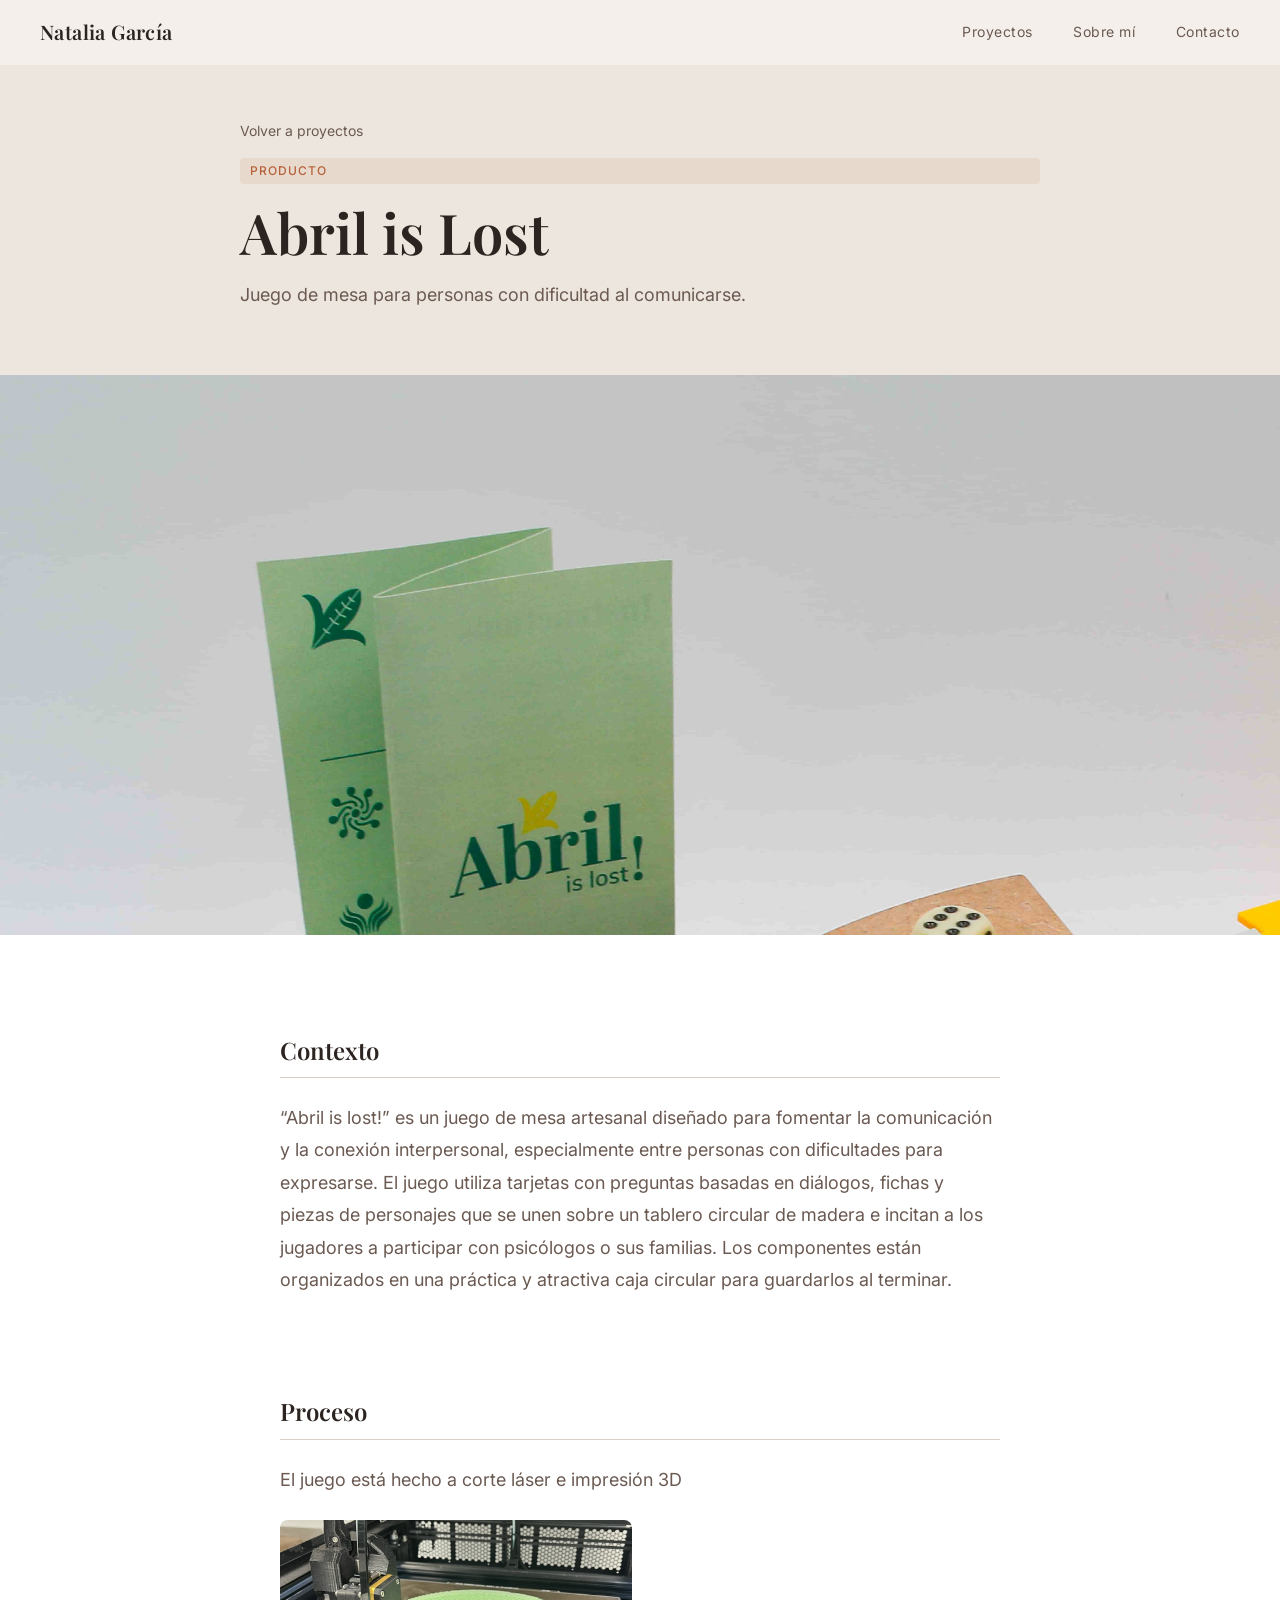
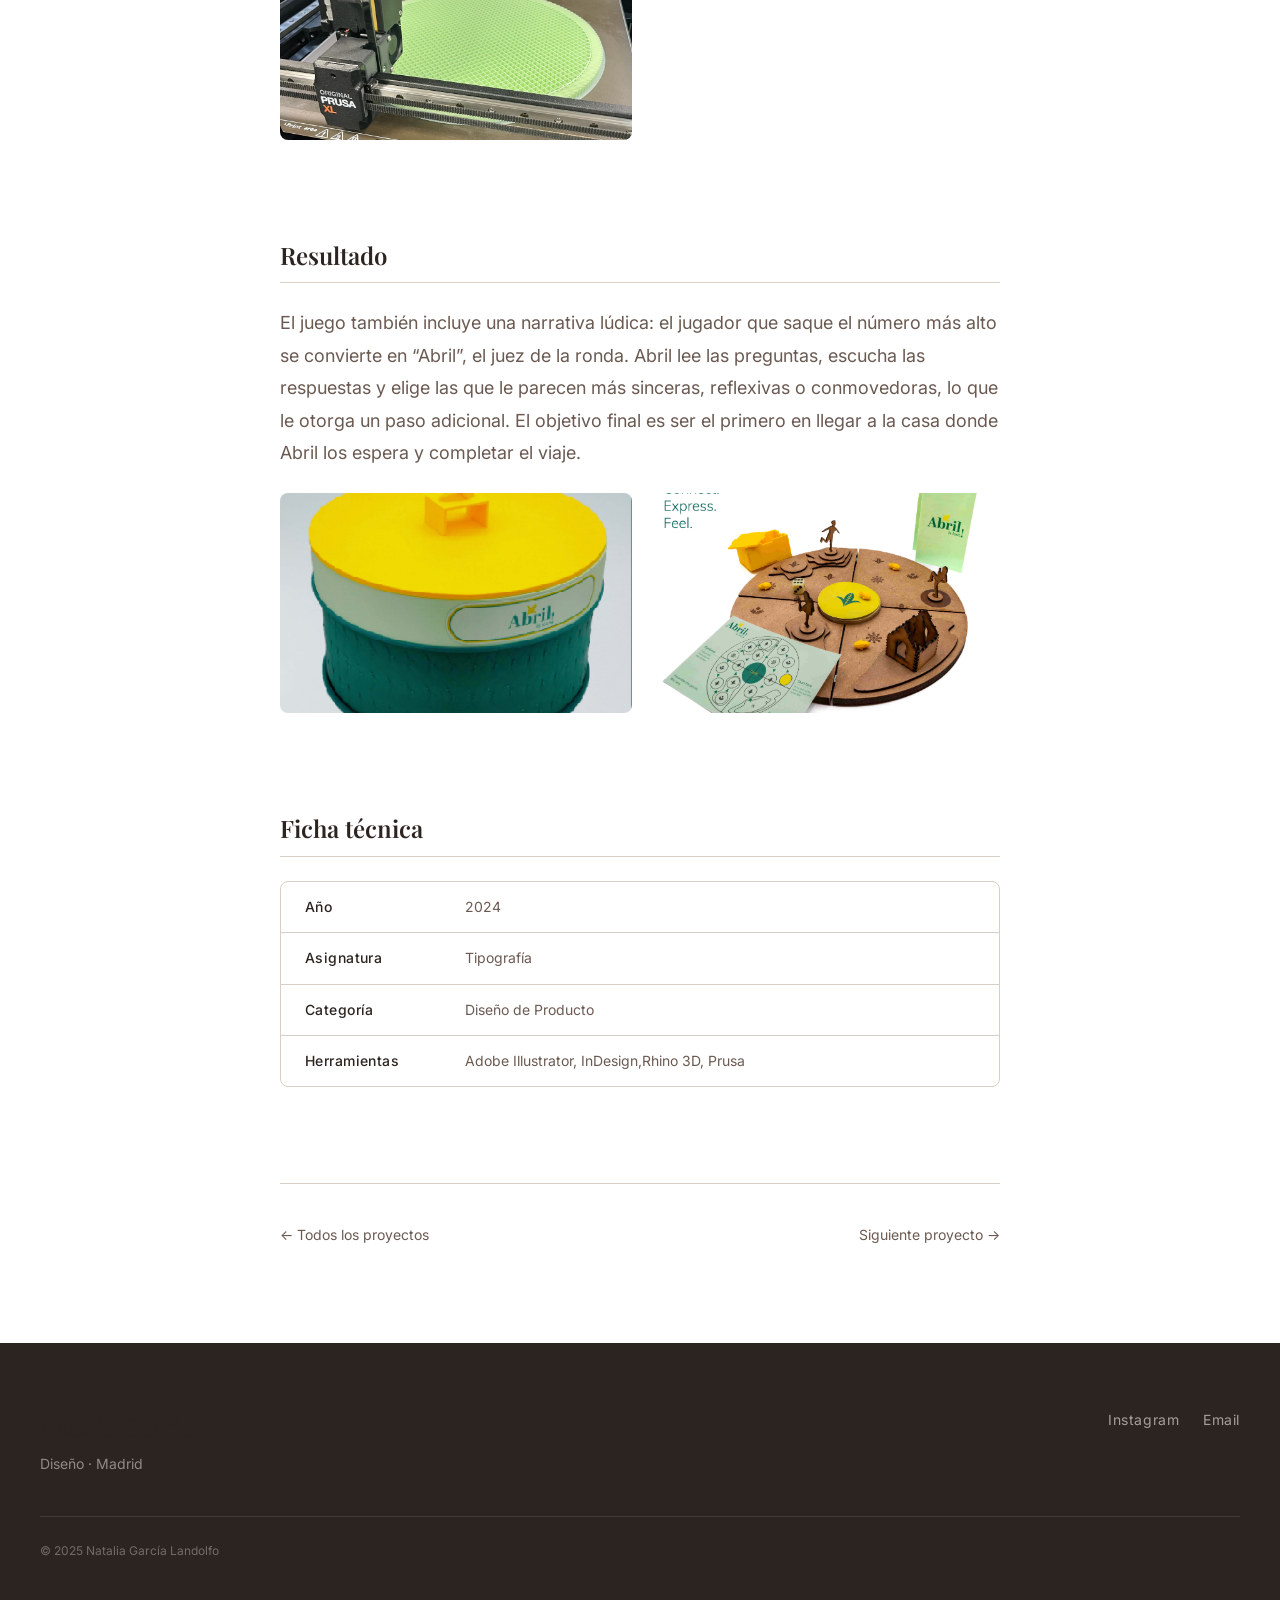
==== proyecto-abrilislost.html @ ec4df79b "Nuevas Páginas de proyectos Lo mismo que hice con mi primera página de proyecto lo repetí con todas " ====
<!doctype html>
<html lang="es">
  <head>
    <meta charset="UTF-8" />
    <meta name="viewport" content="width=device-width, initial-scale=1.0" />

    <title>Abril is Lost — Natalia García</title>
    <meta
      name="description"
      content="Juego de mesa para personas con dificultad al comunicarse."
    />

    <link
      rel="icon"
      href="data:image/svg+xml,<svg xmlns='http://www.w3.org/2000/svg' viewBox='0 0 100 100'><circle cx='50' cy='50' r='50' fill='%23b5613a'/></svg>"
    />
    <link rel="stylesheet" href="css/main.css" />
    <link rel="stylesheet" href="css/proyecto.css" />
  </head>

  <body>
    <!-- ===== NAVBAR ===== -->
    <nav class="navbar" id="navbar">
      <a href="index.html" class="navbar-logo">Natalia García</a>
      <ul class="navbar-links" id="navbar-links">
        <li><a href="index.html#proyectos">Proyectos</a></li>
        <li><a href="index.html#sobre-mi">Sobre mí</a></li>
        <li><a href="index.html#contacto">Contacto</a></li>
      </ul>
    </nav>

    <!-- ===== CABECERA DEL PROYECTO ===== -->
    <section class="proyecto-hero">
      <div class="proyecto-hero-inner">
        <a href="index.html#proyectos" class="proyecto-volver"
          >Volver a proyectos</a
        >
        <span class="etiqueta">Producto</span>
        <h1 class="proyecto-titulo">Abril is Lost</h1>
        <p class="proyecto-subtitulo">
          Juego de mesa para personas con dificultad al comunicarse.
        </p>
      </div>
    </section>

    <!-- ===== IMAGEN PRINCIPAL ===== -->
    <div class="proyecto-imagen-principal">
      <img src="img/abrilislost1.jpg" alt="Abril is Lost — imagen principal" />
    </div>

    <!-- ===== CONTENIDO DEL CASO DE ESTUDIO ===== -->
    <main class="proyecto-contenido">
      <!-- CONTEXTO -->
      <section class="caso-bloque">
        <h2 class="caso-titulo">Contexto</h2>
        <p>
          “Abril is lost!” es un juego de mesa artesanal diseñado para fomentar
          la comunicación y la conexión interpersonal, especialmente entre
          personas con dificultades para expresarse. El juego utiliza tarjetas
          con preguntas basadas en diálogos, fichas y piezas de personajes que
          se unen sobre un tablero circular de madera e incitan a los jugadores
          a participar con psicólogos o sus familias. Los componentes están
          organizados en una práctica y atractiva caja circular para guardarlos
          al terminar.
        </p>
      </section>

      <!-- PROCESO -->
      <section class="caso-bloque">
        <h2 class="caso-titulo">Proceso</h2>
        <p>El juego está hecho a corte láser e impresión 3D</p>

        <!-- Imágenes de proceso-->
        <div class="caso-imagenes">
          <img src="img/abrilislostproceso.jpg" alt="Proceso Abril is Lost" />
        </div>
      </section>

      <!-- RESULTADO -->
      <section class="caso-bloque">
        <h2 class="caso-titulo">Resultado</h2>
        <p>
          El juego también incluye una narrativa lúdica: el jugador que saque el
          número más alto se convierte en “Abril”, el juez de la ronda. Abril
          lee las preguntas, escucha las respuestas y elige las que le parecen
          más sinceras, reflexivas o conmovedoras, lo que le otorga un paso
          adicional. El objetivo final es ser el primero en llegar a la casa
          donde Abril los espera y completar el viaje.
        </p>

        <div class="caso-imagenes">
          <img src="img/cajaabrilislost.jpg" alt="Resultado Abril is Lost" />
          <img
            src="img/tablaabrilislost.jpg"
            alt="Resultado final Abril is Lost"
          />
        </div>
      </section>

      <!-- FICHA TÉCNICA -->
      <section class="caso-bloque">
        <h2 class="caso-titulo">Ficha técnica</h2>
        <dl class="ficha">
          <div class="ficha-fila">
            <dt>Año</dt>
            <dd>2024</dd>
          </div>
          <div class="ficha-fila">
            <dt>Asignatura</dt>
            <dd>Tipografía</dd>
          </div>
          <div class="ficha-fila">
            <dt>Categoría</dt>
            <dd>Diseño de Producto</dd>
          </div>
          <div class="ficha-fila">
            <dt>Herramientas</dt>
            <dd>Adobe Illustrator, InDesign,Rhino 3D, Prusa</dd>
          </div>
        </dl>
      </section>

      <!-- NAVEGACIÓN ENTRE PROYECTOS -->
      <nav class="proyecto-nav">
        <a href="index.html#proyectos" class="proyecto-nav-volver"
          >← Todos los proyectos</a
        >
        <a href="proyecto-madridesjazz.html" class="proyecto-nav-siguiente"
          >Siguiente proyecto →</a
        >
      </nav>
    </main>

    <!-- ===== FOOTER ===== -->
    <footer class="footer">
      <div class="footer-inner">
        <div>
          <p class="footer-nombre">Natalia García</p>
          <p class="footer-tagline">Diseño · Madrid</p>
        </div>
        <ul class="footer-enlaces">
          <li>
            <a href="https://www.instagram.com/landolfomade" target="_blank"
              >Instagram</a
            >
          </li>
          <li><a href="mailto:ngarcialandolfo@gmail.com">Email</a></li>
        </ul>
      </div>
      <p class="footer-copy">© 2025 Natalia García Landolfo</p>
    </footer>

    <script src="js/main.js" defer></script>
  </body>
</html>
---- css/main.css ----
/* main.css
   Archivo principal. Importa todos los demás con @import.
   Solo hay un <link> en el HTML, que apunta aquí. */

@import url("https://fonts.googleapis.com/css2?family=Inter:wght@300;400;500&family=Playfair+Display:ital,wght@0,400;0,600;1,400&display=swap");
@import "variables.css";
@import "components/navbar.css";
@import "components/hero.css";
@import "components/cards.css";
@import "components/footer.css";

/* Reset y base */
*,
*::before,
*::after {
  box-sizing: border-box;
  margin: 0;
  padding: 0;
}

html {
  scroll-behavior: smooth;
}

body {
  font-family: var(--fuente-principal);
  font-size: var(--texto-base);
  color: var(--color-texto);
  background-color: var(--color-fondo);
  line-height: 1.6;
}

img {
  max-width: 100%;
  display: block;
}

a {
  color: inherit;
  text-decoration: none;
}

/* Secciones generales */
.seccion {
  padding: var(--espacio-2xl) var(--espacio-sm);
  max-width: 1200px;
  margin: 0 auto;
}

.seccion-titulo {
  font-family: var(--fuente-titulo);
  font-size: var(--texto-3xl);
  font-weight: 600;
  color: var(--color-texto);
  margin-bottom: var(--espacio-lg);
}

/* Animación al scroll 
.animar-scroll {
  opacity: 0;
  transform: translateY(30px);
  transition:
    opacity 0.6s ease,
    transform 0.6s ease;
}

.animar-scroll.visible {
  opacity: 1;
  transform: translateY(0);
}
 */

.etiqueta {
  display: inline-block;
  font-size: var(--texto-xs);
  font-weight: 500;
  letter-spacing: 0.08em;
  text-transform: uppercase;
  color: var(--color-terracotta);
  background-color: rgba(181, 97, 58, 0.1);
  padding: 3px 10px;
  border-radius: var(--radio-sm);
}

/* Sobre mí */
.sobre-mi-grid {
  display: grid;
  grid-template-columns: 1fr 1fr;
  gap: var(--espacio-xl);
  align-items: start;
}

.sobre-mi-texto p {
  color: var(--color-texto-suave);
  margin-bottom: var(--espacio-md);
  line-height: 1.8;
  font-size: var(--texto-lg);
}

.sobre-mi-skills h3 {
  font-family: var(--fuente-titulo);
  font-size: var(--texto-xl);
  margin-bottom: var(--espacio-sm);
  color: var(--color-texto);
}

.sobre-mi-skills ul {
  list-style: none;
  display: flex;
  flex-direction: column;
  gap: var(--espacio-xs);
}

.sobre-mi-skills li {
  font-size: var(--texto-sm);
  color: var(--color-texto-suave);
  padding: 8px 0;
  border-bottom: 1px solid var(--color-borde);
  letter-spacing: 0.03em;
}

/* Contacto */
.contacto-intro {
  font-size: var(--texto-lg);
  color: var(--color-texto-suave);
  margin-bottom: var(--espacio-lg);
  max-width: 480px;
}

.formulario {
  max-width: 560px;
  display: flex;
  flex-direction: column;
  gap: var(--espacio-md);
}

.form-grupo {
  display: flex;
  flex-direction: column;
  gap: 6px;
}

.form-grupo label {
  font-size: var(--texto-sm);
  font-weight: 500;
  color: var(--color-texto);
  letter-spacing: 0.04em;
}

.form-grupo input,
.form-grupo textarea {
  padding: 10px 14px;
  border: 1px solid var(--color-borde);
  border-radius: var(--radio-sm);
  background-color: var(--color-blanco);
  font-family: var(--fuente-principal);
  font-size: var(--texto-base);
  color: var(--color-texto);
  transition: border-color var(--transicion);
  resize: vertical;
}

.form-grupo input:focus,
.form-grupo textarea:focus {
  outline: none;
  border-color: var(--color-terracotta);
}

.form-grupo input.error,
.form-grupo textarea.error {
  border-color: #c0392b;
}

.form-error {
  font-size: var(--texto-xs);
  color: #c0392b;
  min-height: 16px;
}

.form-boton {
  align-self: flex-start;
  padding: 12px 28px;
  background-color: var(--color-terracotta);
  color: var(--color-blanco);
  border: none;
  border-radius: var(--radio-sm);
  font-family: var(--fuente-principal);
  font-size: var(--texto-sm);
  font-weight: 500;
  letter-spacing: 0.06em;
  cursor: pointer;
  transition:
    background-color var(--transicion),
    transform var(--transicion);
}

.form-boton:hover {
  background-color: var(--color-terracotta-oscuro);
  transform: translateY(-2px);
}

.form-exito {
  font-size: var(--texto-sm);
  color: var(--color-terracotta);
  font-weight: 500;
}

/* Responsive */
@media (max-width: 768px) {
  .sobre-mi-grid {
    grid-template-columns: 1fr;
    gap: var(--espacio-lg);
  }

  .hero {
    padding: var(--espacio-2xl) var(--espacio-sm);
    padding-top: 90px;
  }

  .seccion {
    padding: var(--espacio-xl) var(--espacio-sm);
  }

  .seccion-proyectos {
    padding: var(--espacio-xl) var(--espacio-sm);
  }
}
---- css/proyecto.css ----
/* proyecto.css
   Estilos específicos de las páginas de detalle de proyecto.
   Se importa solo en esas páginas, no en index.html */

/* Cabecera */
.proyecto-hero {
  padding-top: 120px;
  padding-bottom: var(--espacio-xl);
  padding-left: var(--espacio-lg);
  padding-right: var(--espacio-lg);
  background-color: var(--color-fondo-alt);
}

.proyecto-hero-inner {
  max-width: 800px;
  margin: 0 auto;
  display: flex;
  flex-direction: column;
  gap: var(--espacio-sm);
}

.proyecto-volver {
  font-size: var(--texto-sm);
  color: var(--color-texto-suave);
  transition: color var(--transicion);
  align-self: flex-start;
}

.proyecto-volver:hover {
  color: var(--color-terracotta);
}

.proyecto-titulo {
  font-family: var(--fuente-titulo);
  font-size: clamp(2rem, 5vw, 3.5rem);
  font-weight: 600;
  line-height: 1.15;
  color: var(--color-texto);
}

.proyecto-subtitulo {
  font-size: var(--texto-lg);
  color: var(--color-texto-suave);
  max-width: 600px;
  line-height: 1.7;
}

/* Imagen principal */
.proyecto-imagen-principal {
  width: 100%;
  max-height: 560px;
  overflow: hidden;
}

.proyecto-imagen-principal img {
  width: 100%;
  height: 100%;
  object-fit: cover;
}

/* Contenido */
.proyecto-contenido {
  max-width: 800px;
  margin: 0 auto;
  padding: var(--espacio-2xl) var(--espacio-lg);
  display: flex;
  flex-direction: column;
  gap: var(--espacio-2xl);
}

/* Bloques del caso de estudio */
.caso-bloque {
  display: flex;
  flex-direction: column;
  gap: var(--espacio-md);
}

.caso-titulo {
  font-family: var(--fuente-titulo);
  font-size: var(--texto-2xl);
  font-weight: 600;
  color: var(--color-texto);
  padding-bottom: var(--espacio-xs);
  border-bottom: 1px solid var(--color-borde);
}

.caso-bloque p {
  font-size: var(--texto-lg);
  color: var(--color-texto-suave);
  line-height: 1.8;
}

/* Imágenes de proceso */
.caso-imagenes {
  display: grid;
  grid-template-columns: 1fr 1fr;
  gap: var(--espacio-sm);
}

.caso-imagenes img {
  width: 100%;
  border-radius: var(--radio-md);
  aspect-ratio: 16 / 10;
  object-fit: cover;
}

/* Ficha técnica */
.ficha {
  display: flex;
  flex-direction: column;
  gap: 0;
  border: 1px solid var(--color-borde);
  border-radius: var(--radio-md);
  overflow: hidden;
}

.ficha-fila {
  display: grid;
  grid-template-columns: 160px 1fr;
  padding: 14px var(--espacio-md);
  border-bottom: 1px solid var(--color-borde);
}

.ficha-fila:last-child {
  border-bottom: none;
}

.ficha-fila dt {
  font-size: var(--texto-sm);
  font-weight: 500;
  color: var(--color-texto);
  letter-spacing: 0.03em;
}

.ficha-fila dd {
  font-size: var(--texto-sm);
  color: var(--color-texto-suave);
}

/* Navegación entre proyectos */
.proyecto-nav {
  display: flex;
  justify-content: space-between;
  align-items: center;
  padding-top: var(--espacio-lg);
  border-top: 1px solid var(--color-borde);
}

.proyecto-nav-volver,
.proyecto-nav-siguiente {
  font-size: var(--texto-sm);
  color: var(--color-texto-suave);
  transition: color var(--transicion);
}

.proyecto-nav-volver:hover,
.proyecto-nav-siguiente:hover {
  color: var(--color-terracotta);
}

/* Responsive */
@media (max-width: 640px) {
  .caso-imagenes {
    grid-template-columns: 1fr;
  }

  .ficha-fila {
    grid-template-columns: 120px 1fr;
  }

  .proyecto-nav {
    flex-direction: column;
    gap: var(--espacio-sm);
    align-items: flex-start;
  }
}
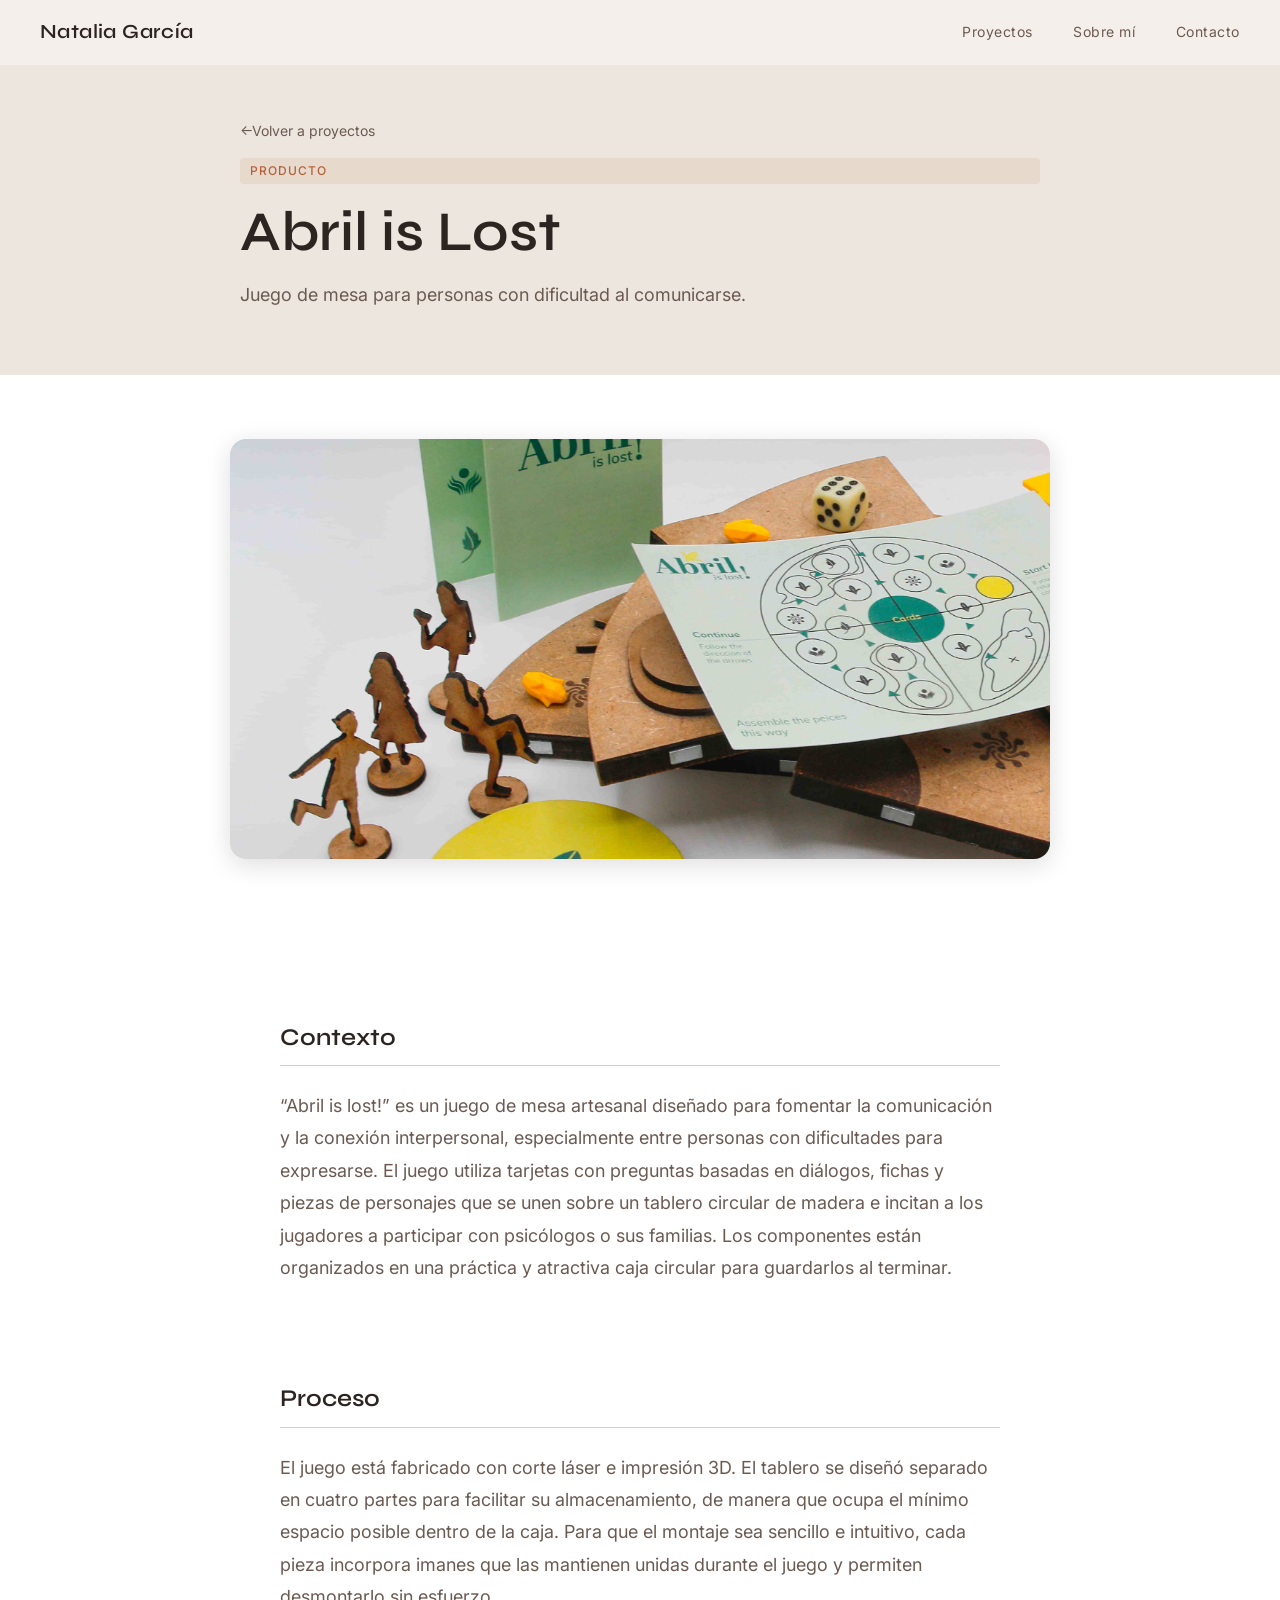
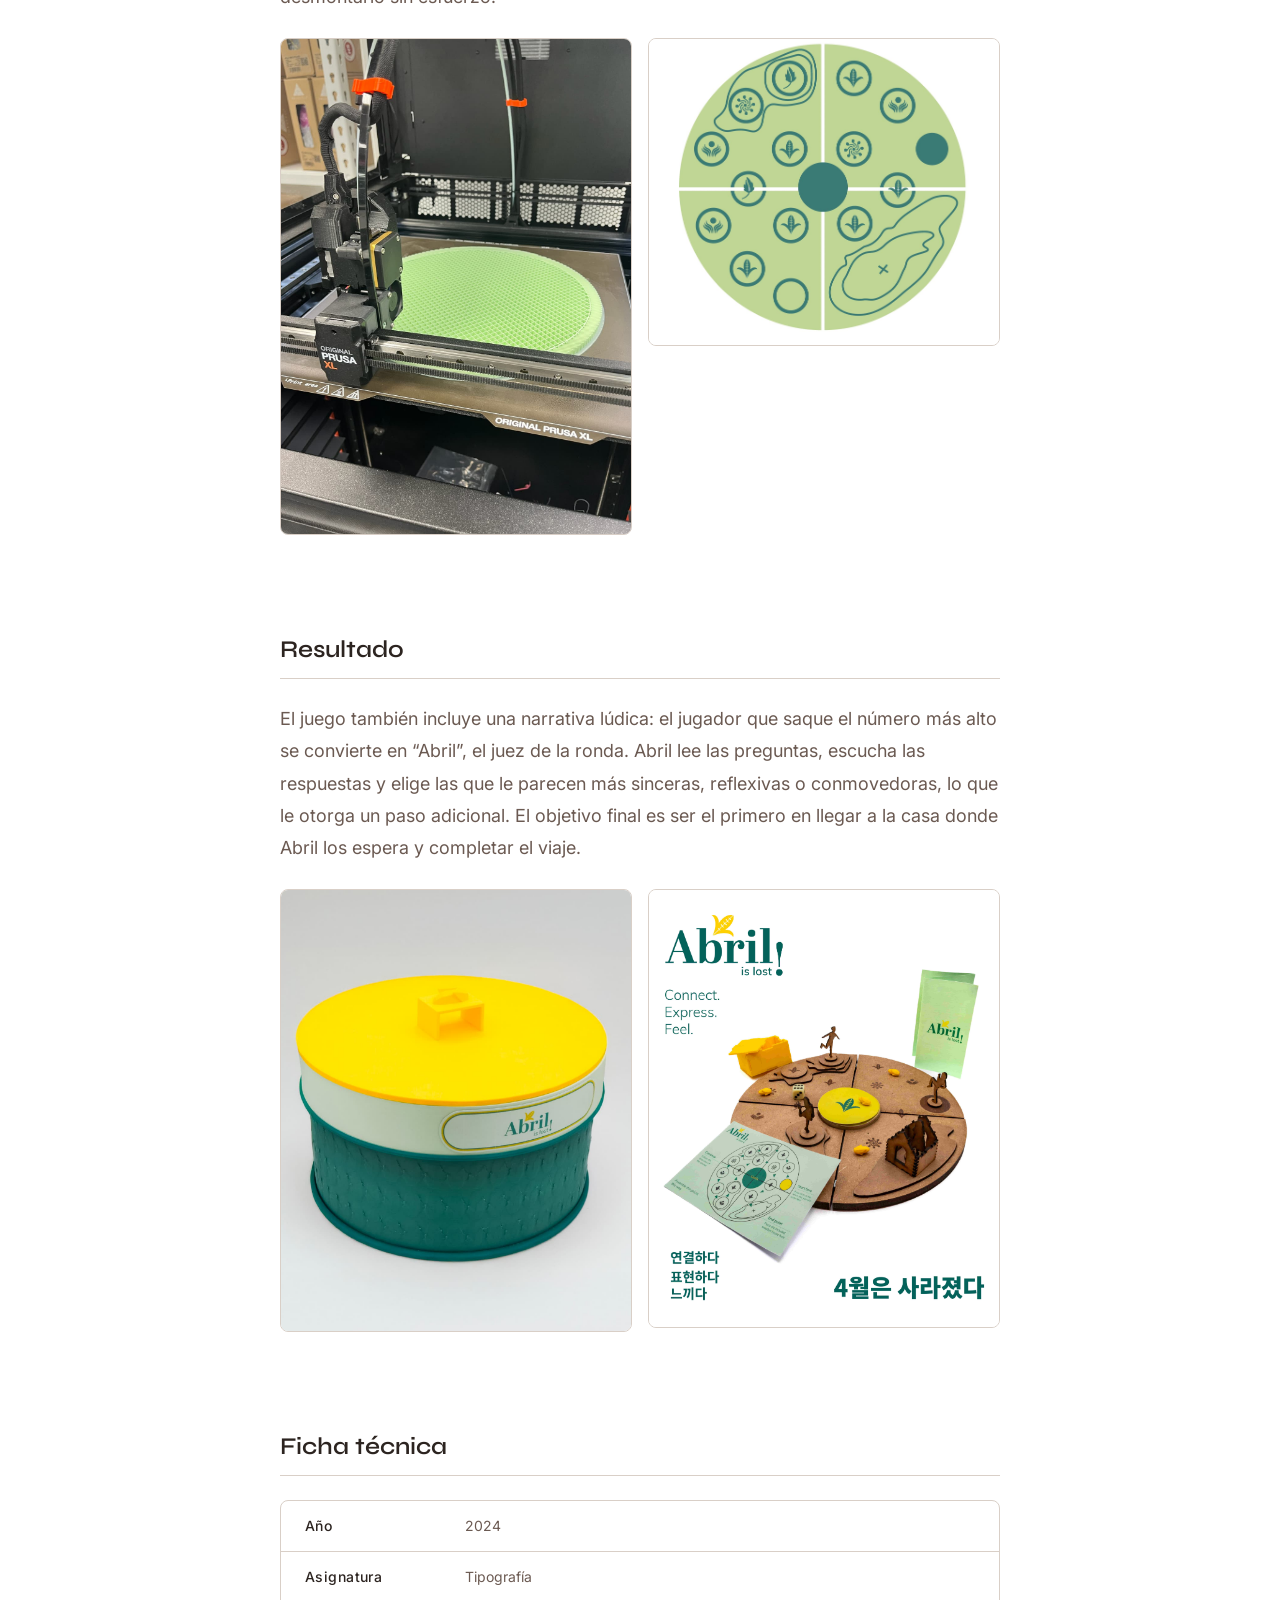
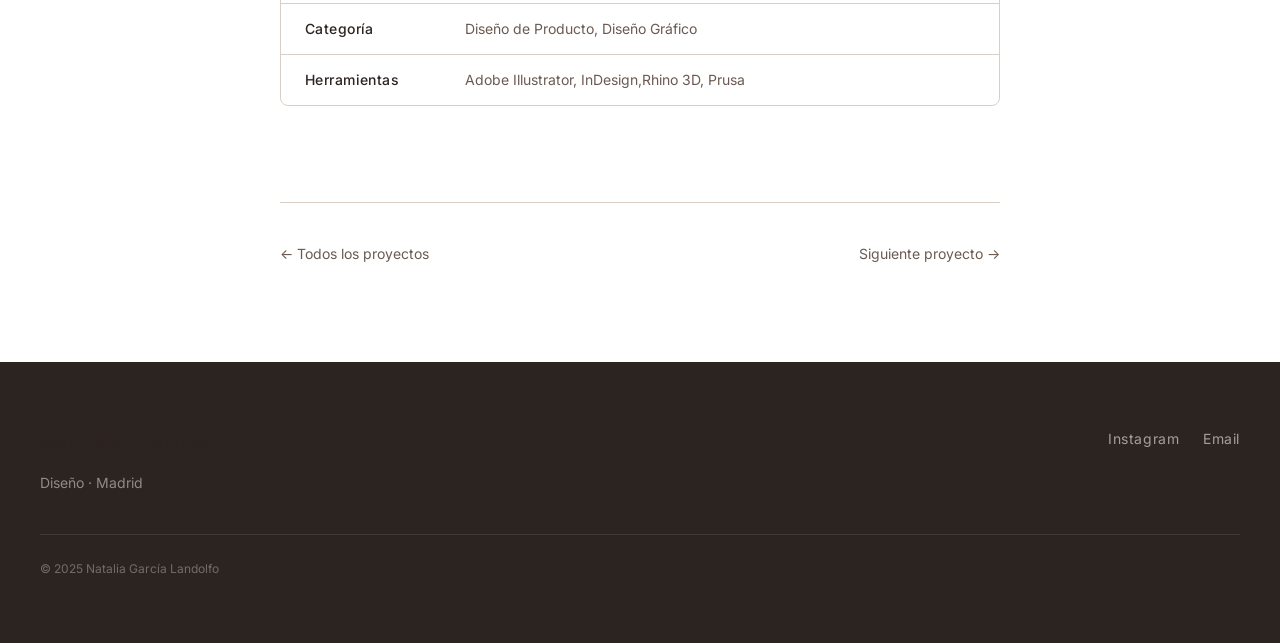
==== commit 189d50ce: "Detalles Finales Aquí cambio cosas como los comentarios para que una persona que no sea yo los pueda" ====
--- a/proyecto-abrilislost.html
+++ b/proyecto-abrilislost.html
@@ -7,7 +7,7 @@
     <title>Abril is Lost — Natalia García</title>
     <meta
       name="description"
-      content="Juego de mesa para personas con dificultad al comunicarse."
+      content="Juego de mesa para personas con dificultad al comunicarse"
     />
 
     <link
@@ -33,7 +33,7 @@
     <section class="proyecto-hero">
       <div class="proyecto-hero-inner">
         <a href="index.html#proyectos" class="proyecto-volver"
-          >Volver a proyectos</a
+          >←Volver a proyectos</a
         >
         <span class="etiqueta">Producto</span>
         <h1 class="proyecto-titulo">Abril is Lost</h1>
@@ -45,7 +45,10 @@
 
     <!-- ===== IMAGEN PRINCIPAL ===== -->
     <div class="proyecto-imagen-principal">
-      <img src="img/abrilislost1.jpg" alt="Abril is Lost — imagen principal" />
+      <img
+        src="img/abrilislost1.jpg"
+        alt="Abril is Lost Imagen Principal del Juego"
+      />
     </div>
 
     <!-- ===== CONTENIDO DEL CASO DE ESTUDIO ===== -->
@@ -68,11 +71,19 @@
       <!-- PROCESO -->
       <section class="caso-bloque">
         <h2 class="caso-titulo">Proceso</h2>
-        <p>El juego está hecho a corte láser e impresión 3D</p>
+        <p>
+          El juego está fabricado con corte láser e impresión 3D. El tablero se
+          diseñó separado en cuatro partes para facilitar su almacenamiento, de
+          manera que ocupa el mínimo espacio posible dentro de la caja. Para que
+          el montaje sea sencillo e intuitivo, cada pieza incorpora imanes que
+          las mantienen unidas durante el juego y permiten desmontarlo sin
+          esfuerzo.
+        </p>
 
         <!-- Imágenes de proceso-->
         <div class="caso-imagenes">
-          <img src="img/abrilislostproceso.jpg" alt="Proceso Abril is Lost" />
+          <img src="img/abrilislostproceso.jpg" alt="Impresión Abril is Lost" />
+          <img src="img/planoabrilislost.jpg" alt="Plano Abril is Lost" />
         </div>
       </section>
 
@@ -89,11 +100,11 @@
         </p>
 
         <div class="caso-imagenes">
-          <img src="img/cajaabrilislost.jpg" alt="Resultado Abril is Lost" />
           <img
-            src="img/tablaabrilislost.jpg"
-            alt="Resultado final Abril is Lost"
+            src="img/cajacerradaabrilislost.jpg"
+            alt="Caja Cerrada Abril is Lost"
           />
+          <img src="img/tablaabrilislost.jpg" alt="Tablero Abril is Lost" />
         </div>
       </section>
 
@@ -111,7 +122,7 @@
           </div>
           <div class="ficha-fila">
             <dt>Categoría</dt>
-            <dd>Diseño de Producto</dd>
+            <dd>Diseño de Producto, Diseño Gráfico</dd>
           </div>
           <div class="ficha-fila">
             <dt>Herramientas</dt>
--- a/css/main.css
+++ b/css/main.css
@@ -2,7 +2,7 @@
    Archivo principal. Importa todos los demás con @import.
    Solo hay un <link> en el HTML, que apunta aquí. */
 
-@import url("https://fonts.googleapis.com/css2?family=Inter:wght@300;400;500&family=Playfair+Display:ital,wght@0,400;0,600;1,400&display=swap");
+@import url("https://fonts.googleapis.com/css2?family=Syne:wght@300;400;500;600&family=Inter:wght@300;400;500&display=swap");
 @import "variables.css";
 @import "components/navbar.css";
 @import "components/hero.css";
@@ -225,3 +225,17 @@
     padding: var(--espacio-xl) var(--espacio-sm);
   }
 }
+
+/* Animación de entrada al cargar la página */
+.fade-entrada {
+  opacity: 0;
+  transform: translateY(20px);
+  transition:
+    opacity 0.6s ease,
+    transform 0.6s ease;
+}
+
+.fade-entrada.visible {
+  opacity: 1;
+  transform: translateY(0);
+}
--- a/css/proyecto.css
+++ b/css/proyecto.css
@@ -2,7 +2,10 @@
    Estilos específicos de las páginas de detalle de proyecto.
    Se importa solo en esas páginas, no en index.html */
 
-/* Cabecera */
+/* ─────────────────────────────────────────
+   CABECERA
+───────────────────────────────────────── */
+
 .proyecto-hero {
   padding-top: 120px;
   padding-bottom: var(--espacio-xl);
@@ -45,20 +48,35 @@
   line-height: 1.7;
 }
 
-/* Imagen principal */
+/* ─────────────────────────────────────────
+   IMAGEN PRINCIPAL
+   Centrada, con margen lateral y sombra
+───────────────────────────────────────── */
+
 .proyecto-imagen-principal {
-  width: 100%;
-  max-height: 560px;
-  overflow: hidden;
+  max-width: 900px;
+  margin: var(--espacio-xl) auto;
+  padding: 0 var(--espacio-lg);
 }
 
 .proyecto-imagen-principal img {
   width: 100%;
-  height: 100%;
+  height: 420px;
   object-fit: cover;
-}
-
-/* Contenido */
+  object-position: center;
+  border-radius: var(--radio-lg);
+  box-shadow: var(--sombra-hover);
+}
+
+/* Solo para las imágenes que necesitan mostrar la parte de abajo */
+.proyecto-imagen-principal img.imagen-abajo {
+  object-position: center 75%;
+}
+
+/* ─────────────────────────────────────────
+   CONTENIDO
+───────────────────────────────────────── */
+
 .proyecto-contenido {
   max-width: 800px;
   margin: 0 auto;
@@ -68,7 +86,10 @@
   gap: var(--espacio-2xl);
 }
 
-/* Bloques del caso de estudio */
+/* ─────────────────────────────────────────
+   BLOQUES DEL CASO DE ESTUDIO
+───────────────────────────────────────── */
+
 .caso-bloque {
   display: flex;
   flex-direction: column;
@@ -90,7 +111,10 @@
   line-height: 1.8;
 }
 
-/* Imágenes de proceso */
+/* ─────────────────────────────────────────
+   IMÁGENES DE PROCESO Y RESULTADO
+───────────────────────────────────────── */
+
 .caso-imagenes {
   display: grid;
   grid-template-columns: 1fr 1fr;
@@ -100,11 +124,15 @@
 .caso-imagenes img {
   width: 100%;
   border-radius: var(--radio-md);
-  aspect-ratio: 16 / 10;
-  object-fit: cover;
-}
-
-/* Ficha técnica */
+  height: auto;
+  object-fit: contain;
+  border: 1px solid var(--color-borde);
+}
+
+/* ─────────────────────────────────────────
+   FICHA TÉCNICA
+───────────────────────────────────────── */
+
 .ficha {
   display: flex;
   flex-direction: column;
@@ -137,7 +165,10 @@
   color: var(--color-texto-suave);
 }
 
-/* Navegación entre proyectos */
+/* ─────────────────────────────────────────
+   NAVEGACIÓN ENTRE PROYECTOS
+───────────────────────────────────────── */
+
 .proyecto-nav {
   display: flex;
   justify-content: space-between;
@@ -158,8 +189,20 @@
   color: var(--color-terracotta);
 }
 
-/* Responsive */
+/* ─────────────────────────────────────────
+   RESPONSIVE
+───────────────────────────────────────── */
+
 @media (max-width: 640px) {
+  .proyecto-imagen-principal {
+    padding: 0 var(--espacio-sm);
+    margin: var(--espacio-lg) auto;
+  }
+
+  .proyecto-imagen-principal img {
+    height: 260px;
+  }
+
   .caso-imagenes {
     grid-template-columns: 1fr;
   }
